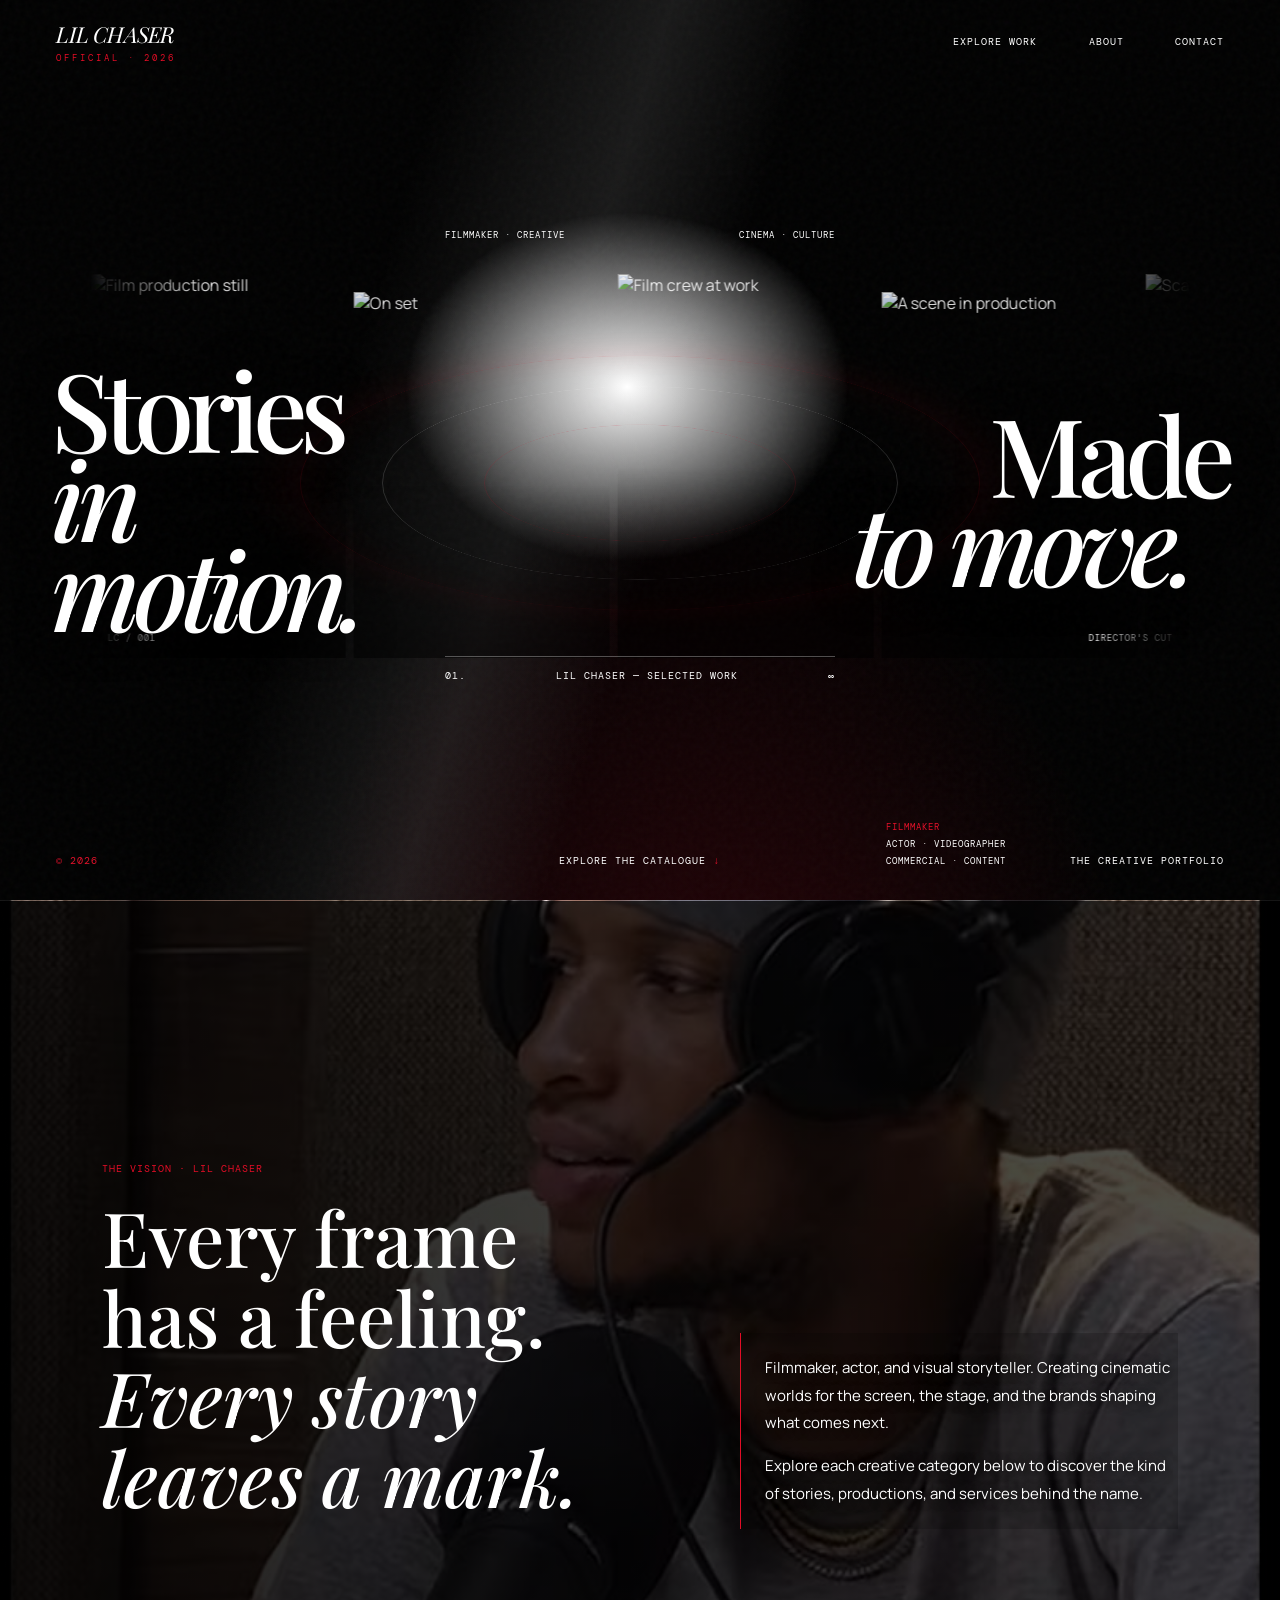
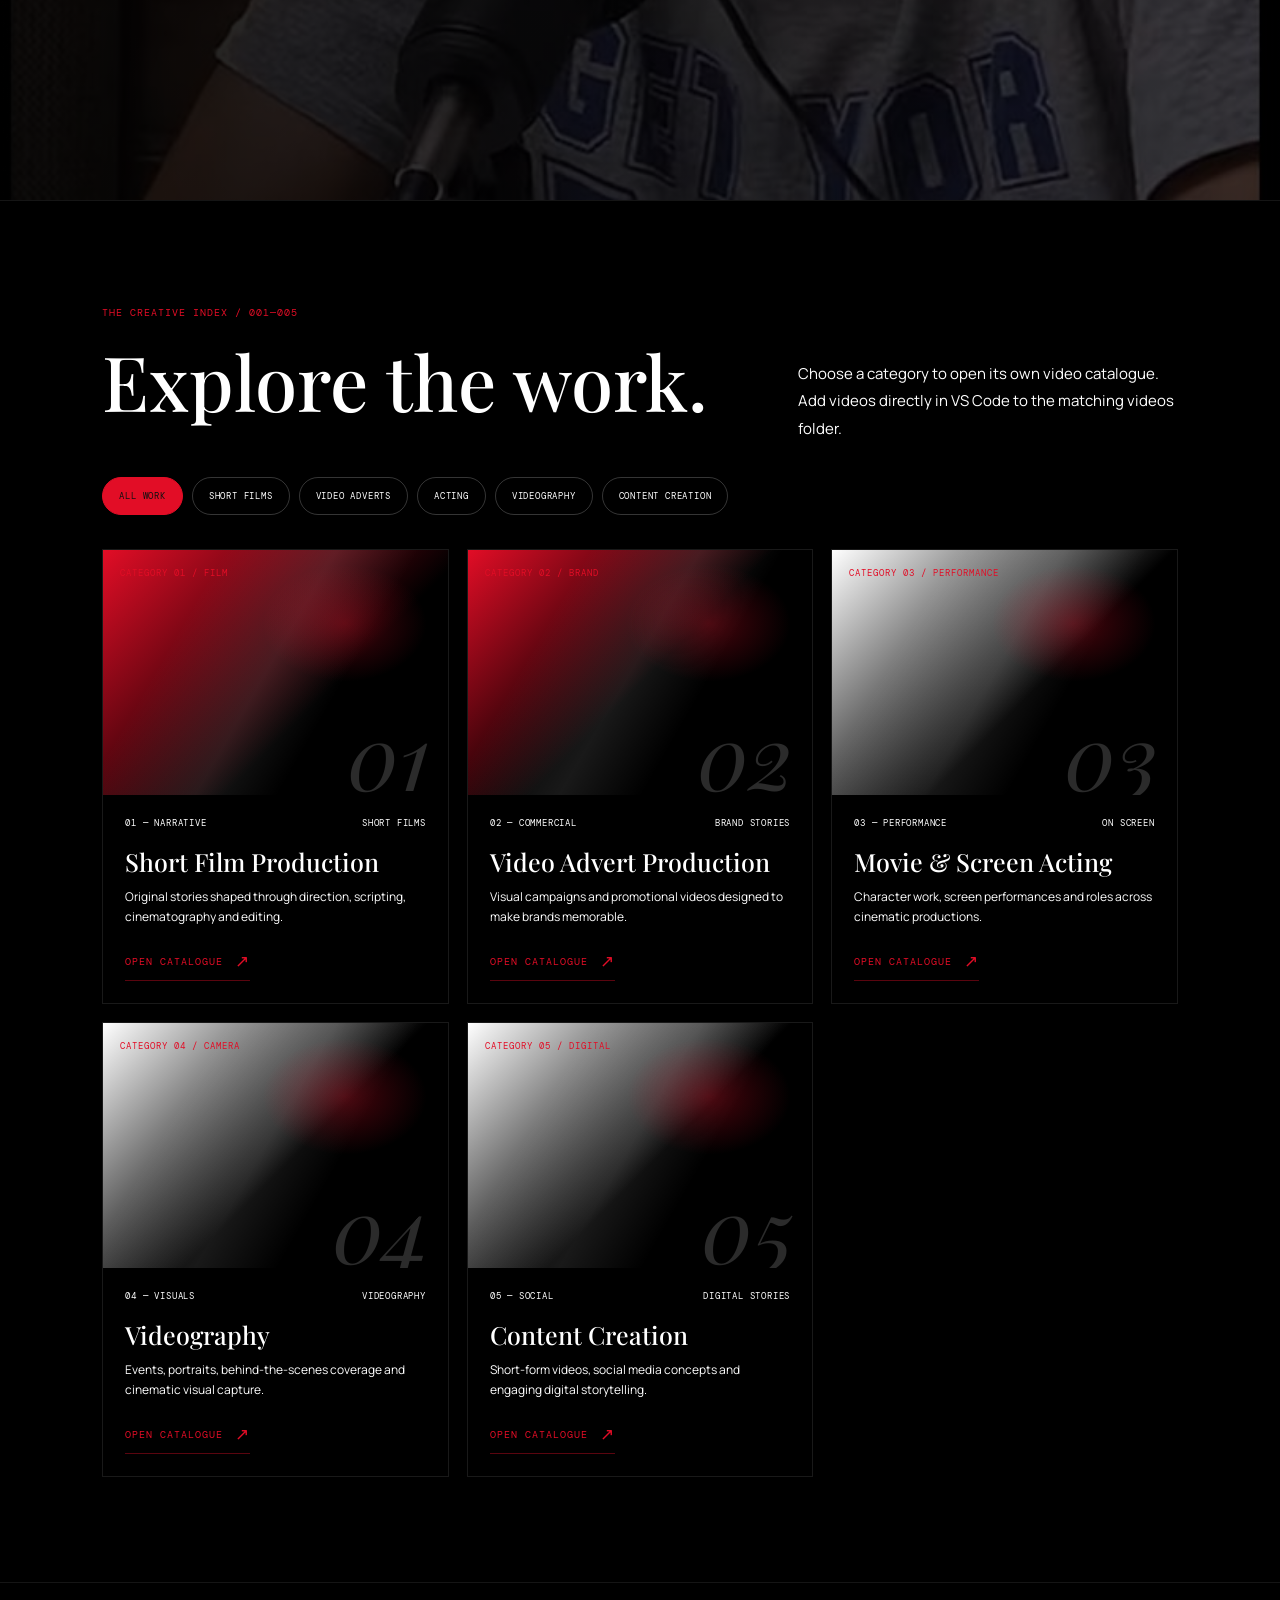
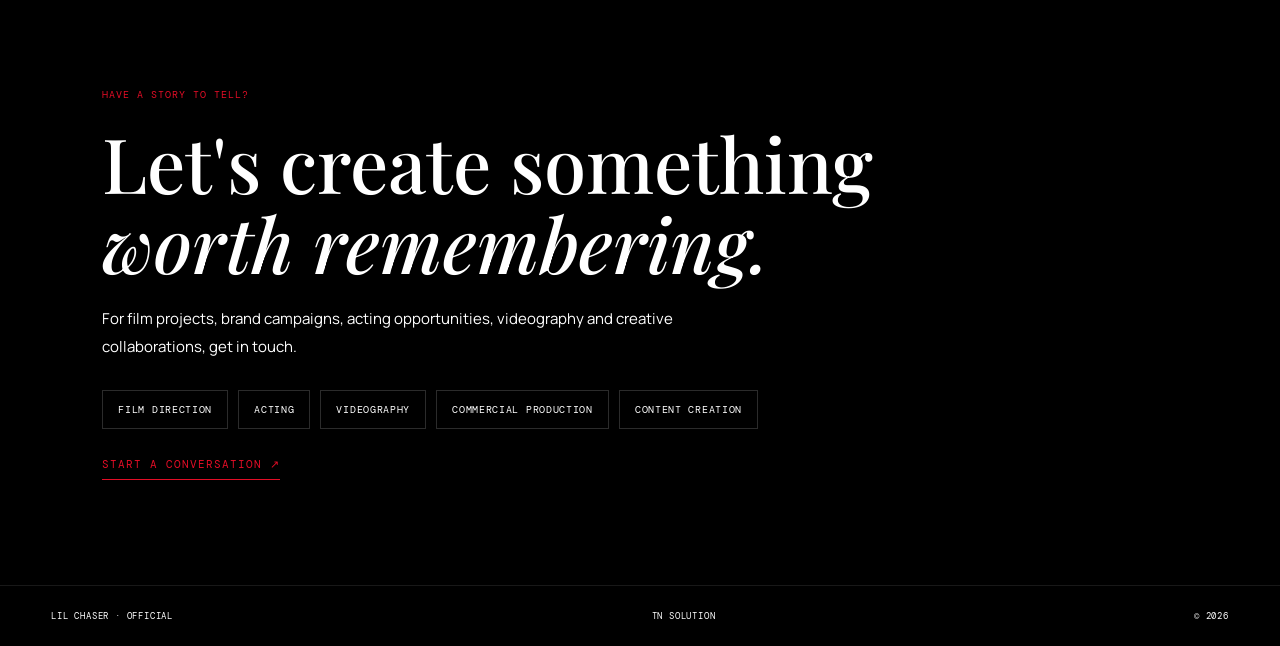
==== index.html @ 3edeeea0 "Add files via upload" ====
<!doctype html>
<html lang="en">
  <head>
    <meta charset="utf-8" />
    <meta name="viewport" content="width=device-width, initial-scale=1" />
    <meta name="theme-color" content="#08090a" />
    <meta
      name="description"
      content="Explore the films, commercials, acting, videography and creative work of Lil Chaser."
    />
    <title>LIL CHASER — Director · Actor · Creator</title>
    <link rel="stylesheet" href="style.css" />
  </head>
  <body>
    <main class="shell" id="home">
      <header class="top">
        <a href="#home" class="brand"
          >LIL CHASER<small>OFFICIAL · 2026</small></a
        >
        <nav class="topnav" id="nav">
          <a href="#catalogue">Explore Work</a><a href="#about">About</a
          ><a href="#contact">Contact</a>
        </nav>
        <button
          class="menu"
          id="menu"
          aria-label="Open menu"
          aria-expanded="false"
        >
          ☰
        </button>
      </header>
      <section class="hero">
        <div class="orbit"></div>
                <div class="hero-gallery" aria-label="Film production stills">
          <div class="hero-track">
            <div class="hero-shot"><img src="https://cdn.prod.website-files.com/683324862de9b3057e918945/6839b92bb2e96fe02de52c9f_Rectangle%201.avif" alt="Film production still" fetchpriority="high"></div>
            <div class="hero-shot"><img src="https://cdn.prod.website-files.com/683324862de9b3057e918945/6839b92bb2e96fe02de52ca1_Rectangle%203.avif" alt="On set" loading="lazy"></div>
            <div class="hero-shot"><img src="https://cdn.prod.website-files.com/683324862de9b3057e918945/6839b92bb2e96fe02de52c9b_Rectangle%201%20%281%29.avif" alt="Film crew at work" loading="lazy"></div>
            <div class="hero-shot"><img src="https://cdn.prod.website-files.com/683324862de9b3057e918945/6839b92bb2e96fe02de52c9d_Rectangle%202.avif" alt="A scene in production" loading="lazy"></div>
            <div class="hero-shot"><img src="https://cdn.prod.website-files.com/683324862de9b3057e918945/6839b92bb2e96fe02de52cae_scammer-img.avif" alt="Scammer film still" loading="lazy"></div>
          </div>
          <div class="visual-label"><span>LC / 001</span><span>DIRECTOR'S CUT</span></div>
        </div>
        <div class="types">
          <span class="eyebrow">FILMMAKER · CREATIVE</span
          ><span class="eyebrow">CINEMA · CULTURE</span>
        </div>
        <div class="title">
          <h1 class="left">Stories<span>in motion.</span></h1>
          <div class="middle-space"></div>
          <h1 class="right">Made<span>to move.</span></h1>
        </div>
        <div class="meta">
          <span class="micro">01.</span
          ><span class="mono">LIL CHASER — SELECTED WORK</span
          ><span class="micro">∞</span>
        </div>
        <div class="counter micro">© 2026</div>
        <a class="scroll" href="#catalogue">EXPLORE THE CATALOGUE</a>
        <div class="caption">
          <div class="roles">
            <span>FILMMAKER</span><span>ACTOR · VIDEOGRAPHER</span
            ><span>COMMERCIAL · CONTENT</span>
          </div>
          <span class="micro">THE CREATIVE PORTFOLIO</span>
        </div>
      </section>
    </main>
    <section class="section" id="about">
      <div class="intro-grid">
        <div>
          <div class="eyebrow">THE VISION · LIL CHASER</div>
          <h2>
            Every frame has a feeling.<br /><em>Every story leaves a mark.</em>
          </h2>
        </div>
        <div class="intro-note">
          <p>
            Filmmaker, actor, and visual storyteller. Creating cinematic worlds
            for the screen, the stage, and the brands shaping what comes next.
          </p>
          <p>
            Explore each creative category below to discover the kind of
            stories, productions, and services behind the name.
          </p>
        </div>
      </div>
    </section>
    <section class="section catalogue" id="catalogue">
      <div class="catalogue-head">
        <div>
          <div class="eyebrow">THE CREATIVE INDEX / 001—005</div>
          <h2>Explore the work.</h2>
        </div>
        <p>
          Choose a category to open its own video catalogue. Add videos directly
          in VS Code to the matching videos folder.
        </p>
      </div>
      <div class="filters" role="group" aria-label="Filter creative categories">
        <button class="filter active" data-filter="all">All work</button
        ><button class="filter" data-filter="film">Short films</button
        ><button class="filter" data-filter="commercial">Video adverts</button
        ><button class="filter" data-filter="acting">Acting</button
        ><button class="filter" data-filter="video">Videography</button
        ><button class="filter" data-filter="content">Content creation</button>
      </div>
      <div class="grid" id="workGrid">
        <article class="work-card" tabindex="0" data-category="film">
          <div class="thumb film" data-mark="01">
            <span class="tag">CATEGORY 01 / FILM</span>
          </div>
          <div class="card-body">
            <div class="card-top">
              <span>01 — Narrative</span><span>Short films</span>
            </div>
            <h3>Short Film Production</h3>
            <p>
              Original stories shaped through direction, scripting,
              cinematography and editing.
            </p>
            <a class="explore" href="catalog-film.html"
              >Open catalogue <span>↗</span></a
            >
          </div>
        </article>
        <article class="work-card" tabindex="0" data-category="commercial">
          <div class="thumb ad" data-mark="02">
            <span class="tag">CATEGORY 02 / BRAND</span>
          </div>
          <div class="card-body">
            <div class="card-top">
              <span>02 — Commercial</span><span>Brand stories</span>
            </div>
            <h3>Video Advert Production</h3>
            <p>
              Visual campaigns and promotional videos designed to make brands
              memorable.
            </p>
            <a class="explore" href="catalog-commercial.html"
              >Open catalogue <span>↗</span></a
            >
          </div>
        </article>
        <article class="work-card" tabindex="0" data-category="acting">
          <div class="thumb acting" data-mark="03">
            <span class="tag">CATEGORY 03 / PERFORMANCE</span>
          </div>
          <div class="card-body">
            <div class="card-top">
              <span>03 — Performance</span><span>On screen</span>
            </div>
            <h3>Movie & Screen Acting</h3>
            <p>
              Character work, screen performances and roles across cinematic
              productions.
            </p>
            <a class="explore" href="catalog-acting.html"
              >Open catalogue <span>↗</span></a
            >
          </div>
        </article>
        <article class="work-card" tabindex="0" data-category="video">
          <div class="thumb video" data-mark="04">
            <span class="tag">CATEGORY 04 / CAMERA</span>
          </div>
          <div class="card-body">
            <div class="card-top">
              <span>04 — Visuals</span><span>Videography</span>
            </div>
            <h3>Videography</h3>
            <p>
              Events, portraits, behind-the-scenes coverage and cinematic visual
              capture.
            </p>
            <a class="explore" href="catalog-video.html"
              >Open catalogue <span>↗</span></a
            >
          </div>
        </article>
        <article class="work-card" tabindex="0" data-category="content">
          <div class="thumb content" data-mark="05">
            <span class="tag">CATEGORY 05 / DIGITAL</span>
          </div>
          <div class="card-body">
            <div class="card-top">
              <span>05 — Social</span><span>Digital stories</span>
            </div>
            <h3>Content Creation</h3>
            <p>
              Short-form videos, social media concepts and engaging digital
              storytelling.
            </p>
            <a class="explore" href="catalog-content.html"
              >Open catalogue <span>↗</span></a
            >
          </div>
        </article>
      </div>
    </section>
    <section class="section" id="contact">
      <div class="eyebrow">HAVE A STORY TO TELL?</div>
      <h2>Let's create something<br /><em>worth remembering.</em></h2>
      <p>
        For film projects, brand campaigns, acting opportunities, videography
        and creative collaborations, get in touch.
      </p>
      <div class="services">
        <span>Film Direction</span><span>Acting</span><span>Videography</span
        ><span>Commercial Production</span><span>Content Creation</span>
      </div>
      <a
        href="mailto:hello@lilchaser.com?subject=Creative%20Project%20Enquiry"
        class="contact"
        >Start a conversation ↗</a>
    </section>
    <footer class="footer">
      <span>LIL CHASER · OFFICIAL</span><span>TN SOLUTION</span
      ><span>© 2026</span>
    </footer>
    <script>
      const heroTrack = document.querySelector('.hero-track');
      if (heroTrack) [...heroTrack.children].forEach((shot) => {
        const copy = shot.cloneNode(true);
        copy.setAttribute('aria-hidden', 'true');
        const image = copy.querySelector('img');
        if (image) { image.alt = ''; image.loading = 'lazy'; }
        heroTrack.append(copy);
      });
    </script>
    <script src="script.js"></script>
  </body>
</html>
---- style.css ----
@import url("https://fonts.googleapis.com/css2?family=DM+Mono:wght@400;500&family=Manrope:wght@400;500;600;700;800&family=Playfair+Display:ital,wght@0,500;1,500&display=swap");
:root {
  --gold: #e20d26;
  --cream: #ffffff;
  --ink: #000000;
  --muted: #ffffff;
  --line: #ffffff27;
  --panel: #000000;
}
* {
  box-sizing: border-box;
}
html {
  scroll-behavior: smooth;
}
body {
  margin: 0;
  background: var(--ink);
  color: #ffffff;
  font-family: Manrope, Arial, sans-serif;
  overflow-x: hidden;
}
a {
  color: inherit;
}
.mono,
.eyebrow,
.micro,
.foot {
  font:
    10px "DM Mono",
    monospace;
  letter-spacing: 1px;
  text-transform: uppercase;
}
.shell {
  min-height: 100svh;
  position: relative;
  isolation: isolate;
  overflow: hidden;
  background: radial-gradient(
    ellipse at 49% 43%,
    #ffffff 0%,
    #000000 24%,
    #000000 56%,
    #000000 78%
  );
}
.shell:before {
  content: "";
  position: absolute;
  inset: -15%;
  z-index: -1;
  background:
    linear-gradient(115deg, transparent 35%, #ffffff18 45%, transparent 52%),
    radial-gradient(ellipse at 50% 110%, #e20d2631, transparent 37%);
  transform: rotate(-8deg);
  animation: glow 10s ease-in-out infinite alternate;
}
.shell:after {
  content: "";
  position: absolute;
  inset: 0;
  pointer-events: none;
  opacity: 0.13;
  background-image: url("data:image/svg+xml,%3Csvg viewBox='0 0 180 180' xmlns='http://www.w3.org/2000/svg'%3E%3Cfilter id='n'%3E%3CfeTurbulence type='fractalNoise' baseFrequency='.9' numOctaves='3' stitchTiles='stitch'/%3E%3C/filter%3E%3Crect width='100%25' height='100%25' filter='url(%23n)' opacity='.25'/%3E%3C/svg%3E");
  mix-blend-mode: screen;
}
.top {
  height: 82px;
  display: flex;
  align-items: center;
  justify-content: space-between;
  padding: 0 4.4vw;
  position: relative;
  z-index: 5;
}
.brand {
  font:
    italic 22px "Playfair Display",
    serif;
  text-decoration: none;
  letter-spacing: -0.8px;
}
.brand small {
  display: block;
  font:
    9px "DM Mono",
    monospace;
  letter-spacing: 3px;
  color: var(--gold);
  font-style: normal;
  margin-top: 3px;
}
.topnav {
  display: flex;
  gap: clamp(22px, 4vw, 60px);
  align-items: center;
}
.topnav a,
.scroll {
  font:
    10px "DM Mono",
    monospace;
  letter-spacing: 1px;
  text-transform: uppercase;
  text-decoration: none;
  color: #ffffff;
}
.topnav a:hover,
.topnav a:focus {
  color: var(--gold);
}
.menu {
  display: none;
  border: 0;
  color: var(--cream);
  background: none;
  font-size: 24px;
}
.hero {
  position: relative;
  min-height: calc(100svh - 82px);
  padding: 4vh 4vw 24px;
  display: flex;
  align-items: center;
  justify-content: center;
}
.orbit {
  position: absolute;
  width: min(57vw, 680px);
  aspect-ratio: 1;
  border: 1px solid #e20d2620;
  border-radius: 50%;
  left: 50%;
  top: 49%;
  transform: translate(-50%, -50%) rotateX(68deg);
  box-shadow:
    0 0 80px #e20d2617,
    inset 0 0 70px #e20d260c;
  animation: turn 28s linear infinite;
}
.orbit:before,
.orbit:after {
  content: "";
  position: absolute;
  inset: 12%;
  border: 1px solid #ffffff26;
  border-radius: 50%;
}
.orbit:after {
  inset: 27%;
  border-color: #e20d2622;
}
.visual {
  position: absolute;
  left: 50%;
  top: 47%;
  width: min(31vw, 390px);
  height: min(43vh, 380px);
  transform: translate(-50%, -50%);
  border: 1px solid #e20d2654;
  background:
    radial-gradient(ellipse at 50% 28%, #ffffff6b, transparent 30%),
    linear-gradient(145deg, #ffffff2e, #000000 44%, #000000 75%);
  box-shadow:
    0 35px 100px #000b,
    inset 0 0 70px #ffffff14;
  overflow: hidden;
  animation: float 6s ease-in-out infinite;
}
.visual:after {
  content: "LC";
  position: absolute;
  inset: 0;
  display: grid;
  place-items: center;
  font:
    italic 110px "Playfair Display",
    serif;
  color: #e20d2632;
}
.visual-label {
  position: absolute;
  z-index: 1;
  bottom: 14px;
  left: 18px;
  right: 18px;
  display: flex;
  justify-content: space-between;
  color: #ffffff;
  font:
    9px "DM Mono",
    monospace;
  letter-spacing: 1px;
}
.title {
  position: relative;
  z-index: 2;
  width: 100%;
  display: grid;
  grid-template-columns: 1fr auto 1fr;
  align-items: center;
  pointer-events: none;
}
.title h1 {
  font:
    clamp(55px, 8.5vw, 132px)/0.82 "Playfair Display",
    Georgia,
    serif;
  font-weight: 500;
  letter-spacing: -0.07em;
  color: var(--cream);
  margin: 0;
  text-shadow: 0 4px 40px #0008;
}
.title h1 span {
  display: block;
  font-style: italic;
}
.left {
  text-align: left;
}
.right {
  text-align: right;
}
.right span {
  padding-right: 3vw;
}
.middle-space {
  width: min(31vw, 390px);
}
.meta {
  position: absolute;
  z-index: 2;
  left: 50%;
  top: calc(47% + min(21.5vh, 190px));
  transform: translateX(-50%);
  width: min(31vw, 390px);
  display: flex;
  justify-content: space-between;
  align-items: center;
  border-top: 1px solid #ffffff4d;
  padding-top: 12px;
  color: #ffffff;
}
.types {
  position: absolute;
  top: 18%;
  left: 50%;
  transform: translateX(-50%);
  width: min(31vw, 390px);
  display: flex;
  justify-content: space-between;
}
.types span {
  font-size: 9px;
  color: #ffffff;
}
.counter {
  position: absolute;
  left: 4.4vw;
  bottom: 33px;
  color: var(--gold);
}
.caption {
  position: absolute;
  right: 4.4vw;
  bottom: 33px;
  display: flex;
  gap: clamp(24px, 5vw, 80px);
  align-items: end;
}
.roles {
  display: grid;
  gap: 5px;
}
.roles span {
  font:
    9px "DM Mono",
    monospace;
  letter-spacing: 1px;
  color: #ffffff;
}
.roles span:first-child {
  color: var(--gold);
}
.scroll {
  position: absolute;
  bottom: 33px;
  left: 50%;
  transform: translateX(-50%);
}
.scroll:after {
  content: " ↓";
  color: var(--gold);
}
.section {
  padding: 105px 8vw;
  background: #000000;
  border-top: 1px solid #ffffff15;
}
.section .eyebrow {
  color: var(--gold);
}
.section h2 {
  font:
    clamp(38px, 6vw, 76px)/1.05 "Playfair Display",
    serif;
  font-weight: 500;
  max-width: 850px;
  margin: 22px 0;
}
.section p {
  max-width: 650px;
  color: #ffffff;
  line-height: 1.85;
  font-size: 15px;
}
.intro-grid {
  display: grid;
  grid-template-columns: 1.1fr 0.9fr;
  gap: 8vw;
  align-items: end;
}
.intro-note {
  border-left: 1px solid var(--gold);
  padding-left: 24px;
  margin-bottom: 10px;
}
.catalogue {
  background: #000000;
}
.catalogue-head {
  display: flex;
  justify-content: space-between;
  align-items: end;
  gap: 30px;
  margin-bottom: 34px;
}
.catalogue-head p {
  max-width: 380px;
  margin: 0;
}
.filters {
  display: flex;
  gap: 9px;
  flex-wrap: wrap;
  margin: 30px 0 34px;
}
.filter {
  border: 1px solid #ffffff35;
  background: transparent;
  color: #ffffff;
  padding: 12px 16px;
  border-radius: 99px;
  font:
    9px "DM Mono",
    monospace;
  letter-spacing: 0.8px;
  text-transform: uppercase;
  cursor: pointer;
  transition: 0.25s;
}
.filter:hover,
.filter.active {
  background: var(--gold);
  border-color: var(--gold);
  color: #111;
}
.grid {
  display: grid;
  grid-template-columns: repeat(3, minmax(0, 1fr));
  gap: 18px;
}
.work-card {
  min-width: 0;
  background: #000000;
  border: 1px solid #ffffff19;
  transition:
    transform 0.35s,
    border-color 0.35s;
  overflow: hidden;
}
.work-card:hover {
  transform: translateY(-7px);
  border-color: #e20d2680;
}
.thumb {
  height: 245px;
  position: relative;
  overflow: hidden;
  background: linear-gradient(135deg, #ffffff, #000000 55%, #000000);
}
.thumb:before {
  content: "";
  position: absolute;
  inset: 0;
  background:
    radial-gradient(ellipse at 70% 30%, #e20d2650, transparent 24%),
    linear-gradient(120deg, transparent 25%, #ffffff19 48%, transparent 65%);
  transition: transform 0.6s;
}
.work-card:hover .thumb:before {
  transform: scale(1.15) rotate(5deg);
}
.thumb:after {
  content: attr(data-mark);
  position: absolute;
  right: 18px;
  bottom: 0;
  font:
    italic 90px/0.9 "Playfair Display",
    serif;
  color: #ffffff2b;
}
.thumb .tag {
  position: absolute;
  left: 17px;
  top: 17px;
  color: var(--gold);
  font:
    9px "DM Mono",
    monospace;
  letter-spacing: 1px;
}
.thumb.film {
  background: linear-gradient(135deg, #e20d26, #000000 62%, #000000);
}
.thumb.ad {
  background: linear-gradient(135deg, #e20d26, #000000 52%, #000000);
}
.thumb.acting {
  background: linear-gradient(135deg, #ffffff, #000000 58%, #000000);
}
.thumb.video {
  background: linear-gradient(135deg, #ffffff, #000000 55%, #000000);
}
.thumb.content {
  background: linear-gradient(135deg, #ffffff, #000000 55%, #000000);
}
.card-body {
  padding: 22px;
}
.card-top {
  display: flex;
  justify-content: space-between;
  gap: 12px;
  color: #ffffff;
  font:
    9px "DM Mono",
    monospace;
  letter-spacing: 0.8px;
  text-transform: uppercase;
}
.card-body h3 {
  font:
    25px "Playfair Display",
    serif;
  font-weight: 500;
  margin: 16px 0 9px;
}
.card-body p {
  font-size: 12px;
  line-height: 1.7;
  color: #ffffff;
  margin: 0 0 20px;
}
.explore {
  display: inline-flex;
  align-items: center;
  gap: 12px;
  color: var(--gold);
  font:
    10px "DM Mono",
    monospace;
  letter-spacing: 1px;
  text-transform: uppercase;
  text-decoration: none;
  border-bottom: 1px solid #e20d2665;
  padding-bottom: 8px;
  cursor: pointer;
  background: none;
  border-top: 0;
  border-left: 0;
  border-right: 0;
}
.explore span {
  font-size: 17px;
  transition: transform 0.2s;
}
.explore:hover span {
  transform: translate(4px, -3px);
}
.category-detail {
  display: none;
  margin-top: 35px;
  padding: 34px;
  border: 1px solid #e20d2655;
  background: linear-gradient(120deg, #000000, #000000);
}
.category-detail.open {
  display: block;
  animation: fade 0.35s ease;
}
.detail-top {
  display: flex;
  justify-content: space-between;
  gap: 20px;
  align-items: start;
}
.detail-top h3 {
  font:
    clamp(30px, 4vw, 48px) "Playfair Display",
    serif;
  font-weight: 500;
  margin: 10px 0;
}
.close-detail {
  border: 1px solid #ffffff40;
  background: none;
  color: #eee;
  padding: 9px 12px;
  cursor: pointer;
}
.detail-content {
  display: grid;
  grid-template-columns: 1fr 1fr;
  gap: 35px;
  align-items: center;
}
.detail-visual {
  min-height: 250px;
  background:
    radial-gradient(ellipse at 55% 40%, #e20d266b, transparent 25%),
    linear-gradient(140deg, #ffffff, #000000 65%, #000000);
  display: grid;
  place-items: center;
  font:
    italic 75px "Playfair Display",
    serif;
  color: #ffffff3d;
}
.detail-content p {
  margin: 0;
}
.detail-list {
  color: #ffffff;
  font-size: 13px;
  line-height: 2;
}
.detail-list li::marker {
  color: var(--gold);
}
.services {
  display: flex;
  flex-wrap: wrap;
  gap: 10px;
  margin-top: 30px;
}
.services span {
  border: 1px solid #ffffff2b;
  padding: 12px 15px;
  color: #ffffff;
  font:
    10px "DM Mono",
    monospace;
  letter-spacing: 0.7px;
  text-transform: uppercase;
}
.contact {
  display: inline-block;
  margin-top: 28px;
  color: var(--gold);
  text-decoration: none;
  font:
    11px "DM Mono",
    monospace;
  letter-spacing: 1px;
  text-transform: uppercase;
  border-bottom: 1px solid var(--gold);
  padding-bottom: 8px;
}
.footer {
  padding: 24px 4vw;
  display: flex;
  justify-content: space-between;
  color: #ffffff;
  font:
    9px "DM Mono",
    monospace;
  letter-spacing: 0.8px;
  border-top: 1px solid #ffffff18;
}
.modal-backdrop {
  position: fixed;
  inset: 0;
  background: #000d;
  z-index: 20;
  display: none;
  place-items: center;
  padding: 20px;
}
.modal-backdrop.show {
  display: grid;
}
.modal {
  width: min(680px, 100%);
  background: #000000;
  border: 1px solid #e20d2665;
  padding: clamp(24px, 5vw, 48px);
  position: relative;
  box-shadow: 0 30px 100px #000;
}
.modal h3 {
  font:
    clamp(32px, 5vw, 54px) "Playfair Display",
    serif;
  font-weight: 500;
  margin: 15px 0;
}
.modal p {
  color: #ffffff;
  line-height: 1.8;
  font-size: 14px;
}
.modal-close {
  position: absolute;
  right: 18px;
  top: 18px;
  background: none;
  color: #eee;
  border: 1px solid #ffffff40;
  padding: 8px 11px;
  cursor: pointer;
}
.modal-actions {
  display: flex;
  gap: 20px;
  flex-wrap: wrap;
  margin-top: 24px;
}
@keyframes turn {
  to {
    transform: translate(-50%, -50%) rotateX(68deg) rotateZ(360deg);
  }
}
@keyframes float {
  0%,
  100% {
    margin-top: 0;
  }
  50% {
    margin-top: -12px;
  }
}
@keyframes glow {
  to {
    transform: rotate(5deg) translateX(3%);
  }
}
@keyframes fade {
  from {
    opacity: 0;
    transform: translateY(10px);
  }
  to {
    opacity: 1;
    transform: none;
  }
}
@media (max-width: 850px) {
  .grid {
    grid-template-columns: repeat(2, minmax(0, 1fr));
  }
  .intro-grid {
    grid-template-columns: 1fr;
    gap: 15px;
  }
}
@media (max-width: 700px) {
  .top {
    height: 72px;
    padding: 0 22px;
  }
  .brand {
    font-size: 19px;
  }
  .menu {
    display: block;
  }
  .topnav {
    display: none;
    position: absolute;
    top: 65px;
    left: 15px;
    right: 15px;
    padding: 20px;
    background: #000000;
    border: 1px solid #ffffff25;
    flex-direction: column;
    align-items: flex-start;
  }
  .topnav.open {
    display: flex;
  }
  .hero {
    min-height: calc(90svh - 72px);
    padding: 0 22px 80px;
  }
  .orbit {
    width: 100vw;
  }
  .visual {
    width: 58vw;
    height: 34vh;
    top: 45%;
  }
  .visual:after {
    font-size: 70px;
  }
  .title {
    grid-template-columns: 1fr;
    gap: 0;
    position: absolute;
    top: 45%;
    transform: translateY(-50%);
    align-content: space-between;
    height: 200px;
  }
  .title h1 {
    font-size: clamp(52px, 13vw, 86px);
  }
  .title .left {
    align-self: start;
  }
  .title .right {
    align-self: end;
  }
  .right span {
    padding: 0;
  }
  .middle-space {
    display: none;
  }
  .meta {
    top: calc(45% + 18vh);
    width: 58vw;
  }
  .meta .center {
    font-size: 8px;
  }
  .types {
    top: 18%;
    width: 86%;
  }
  .types span {
    font-size: 8px;
  }
  .caption {
    right: 22px;
    bottom: 28px;
  }
  .caption .roles {
    display: none;
  }
  .counter {
    left: 22px;
    bottom: 28px;
  }
  .scroll {
    bottom: 28px;
  }
  .section {
    padding: 82px 24px;
  }
  .grid {
    grid-template-columns: 1fr;
  }
  .thumb {
    height: 220px;
  }
  .catalogue-head {
    display: block;
  }
  .category-detail {
    padding: 22px;
  }
  .detail-content {
    grid-template-columns: 1fr;
  }
  .detail-visual {
    min-height: 190px;
  }
  .footer {
    padding: 20px 22px;
    font-size: 8px;
    gap: 12px;
    flex-wrap: wrap;
  }
}
@media (prefers-reduced-motion: reduce) {
  *,
  *:before,
  *:after {
    animation-duration: 0.01ms !important;
    animation-iteration-count: 1 !important;
    scroll-behavior: auto !important;
  }
}
#catalogPage {
  display: none;
}
.catalog-open > main.shell,
.catalog-open > section,
.catalog-open > footer {
  display: none !important;
}
.catalog-open #catalogPage {
  display: block;
  min-height: 100svh;
  background: #000000;
}
.catalog-screen {
  min-height: calc(100svh - 82px);
}
.video-list {
  display: grid;
  grid-template-columns: repeat(auto-fit, minmax(min(100%, 360px), 1fr));
  gap: 20px;
  margin-top: 34px;
}
.video-item {
  background: #000000;
  border: 1px solid #ffffff19;
  padding: 18px;
}
.video-item h3 {
  font:
    22px "Playfair Display",
    serif;
  margin: 0 0 14px;
}
.video-item video {
  display: block;
  width: 100%;
  aspect-ratio: 16/9;
  background: #000000;
}
.video-note {
  font:
    10px "DM Mono",
    monospace;
  color: #ffffff;
}
#catalogPage .top {
  gap: 20px;
}
.work-card {
  cursor: pointer;
}
.work-card:focus-within {
  outline: 1px solid var(--gold);
}
#about {
  position: relative;
  isolation: isolate;
  min-height: min(900px, 100svh);
  display: flex;
  align-items: center;
  background-image: url("images/about-background.jpeg");
  background-size: cover;
  background-position: center 38%;
  overflow: hidden;
}
#about:before {
  content: "";
  position: absolute;
  inset: 0;
  z-index: -1;
  background:
    linear-gradient(
      90deg,
      rgba(0, 0, 0, 0.84) 0%,
      rgba(0, 0, 0, 0.67) 48%,
      rgba(0, 0, 0, 0.56) 100%
    ),
    linear-gradient(0deg, rgba(0, 0, 0, 0.35), rgba(0, 0, 0, 0.25));
}
#about .intro-grid {
  width: 100%;
}
#about .intro-note {
  background: rgba(0, 0, 0, 0.18);
  padding-top: 6px;
  padding-bottom: 6px;
  text-shadow: 0 1px 12px #000;
}
@media (max-width: 700px) {
  #about {
    min-height: 85svh;
    background-position: 58% center;
  }
  #about:before {
    background:
      linear-gradient(90deg, rgba(0, 0, 0, 0.78), rgba(0, 0, 0, 0.55)),
      linear-gradient(0deg, rgba(0, 0, 0, 0.4), rgba(0, 0, 0, 0.3));
  }
}

/* Hero film strip effect and images */
.hero-gallery { position:absolute; z-index:1; left:50%; top:47%; transform:translate(-50%,-50%); width:min(1130px,86vw); height:clamp(180px,30vw,390px); overflow:hidden; mask-image:linear-gradient(90deg,transparent 0,#000 10%,#000 90%,transparent 100%); }
.hero-track { display:flex; width:max-content; height:100%; gap:8px; animation:hero-film-drift 30s linear infinite; will-change:transform; }
.hero-shot { position:relative; flex:0 0 clamp(190px,20vw,270px); height:100%; overflow:hidden; opacity:.86; transform:translateY(var(--shift,0)); transition:opacity .35s,transform .6s; }
.hero-shot:nth-child(2),.hero-shot:nth-child(4),.hero-shot:nth-child(7),.hero-shot:nth-child(9) { --shift:18px; }
.hero-shot::after { content:""; position:absolute; inset:0; background:linear-gradient(0deg,#000000a6,transparent 50%); }
.hero-shot img { width:100%; height:100%; object-fit:cover; filter:saturate(.72) contrast(1.08); transition:transform .8s; }
.hero-shot:hover img { transform:scale(1.07); }
.hero-gallery .visual-label { z-index:2; color:#ffffff; }
@keyframes hero-film-drift { to { transform:translateX(calc(-50% - 4px)); } }
@media (max-width:700px) { .hero-gallery { width:100vw; height:clamp(170px,52vw,280px); } .hero-track { gap:5px; } .hero-shot { flex-basis:clamp(150px,48vw,220px); } }
@media (prefers-reduced-motion:reduce) { .hero-track { animation:none; } }
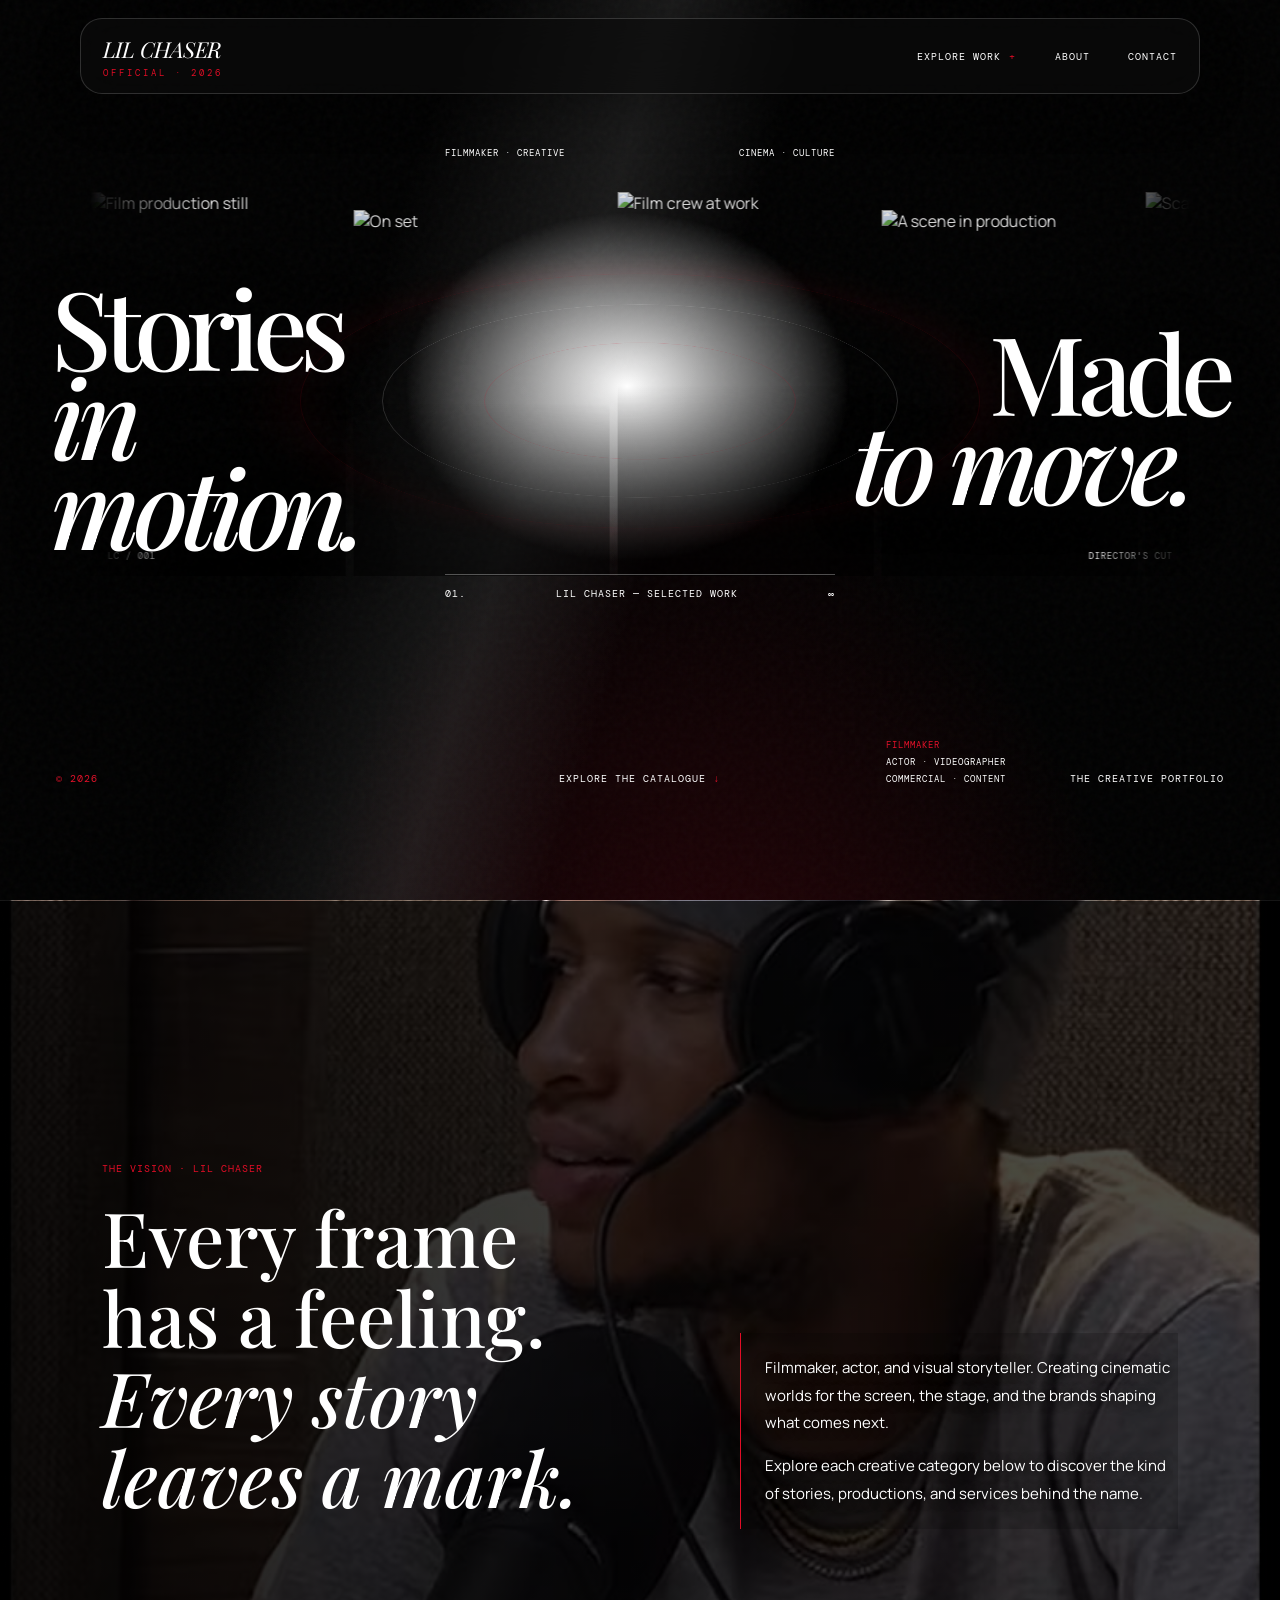
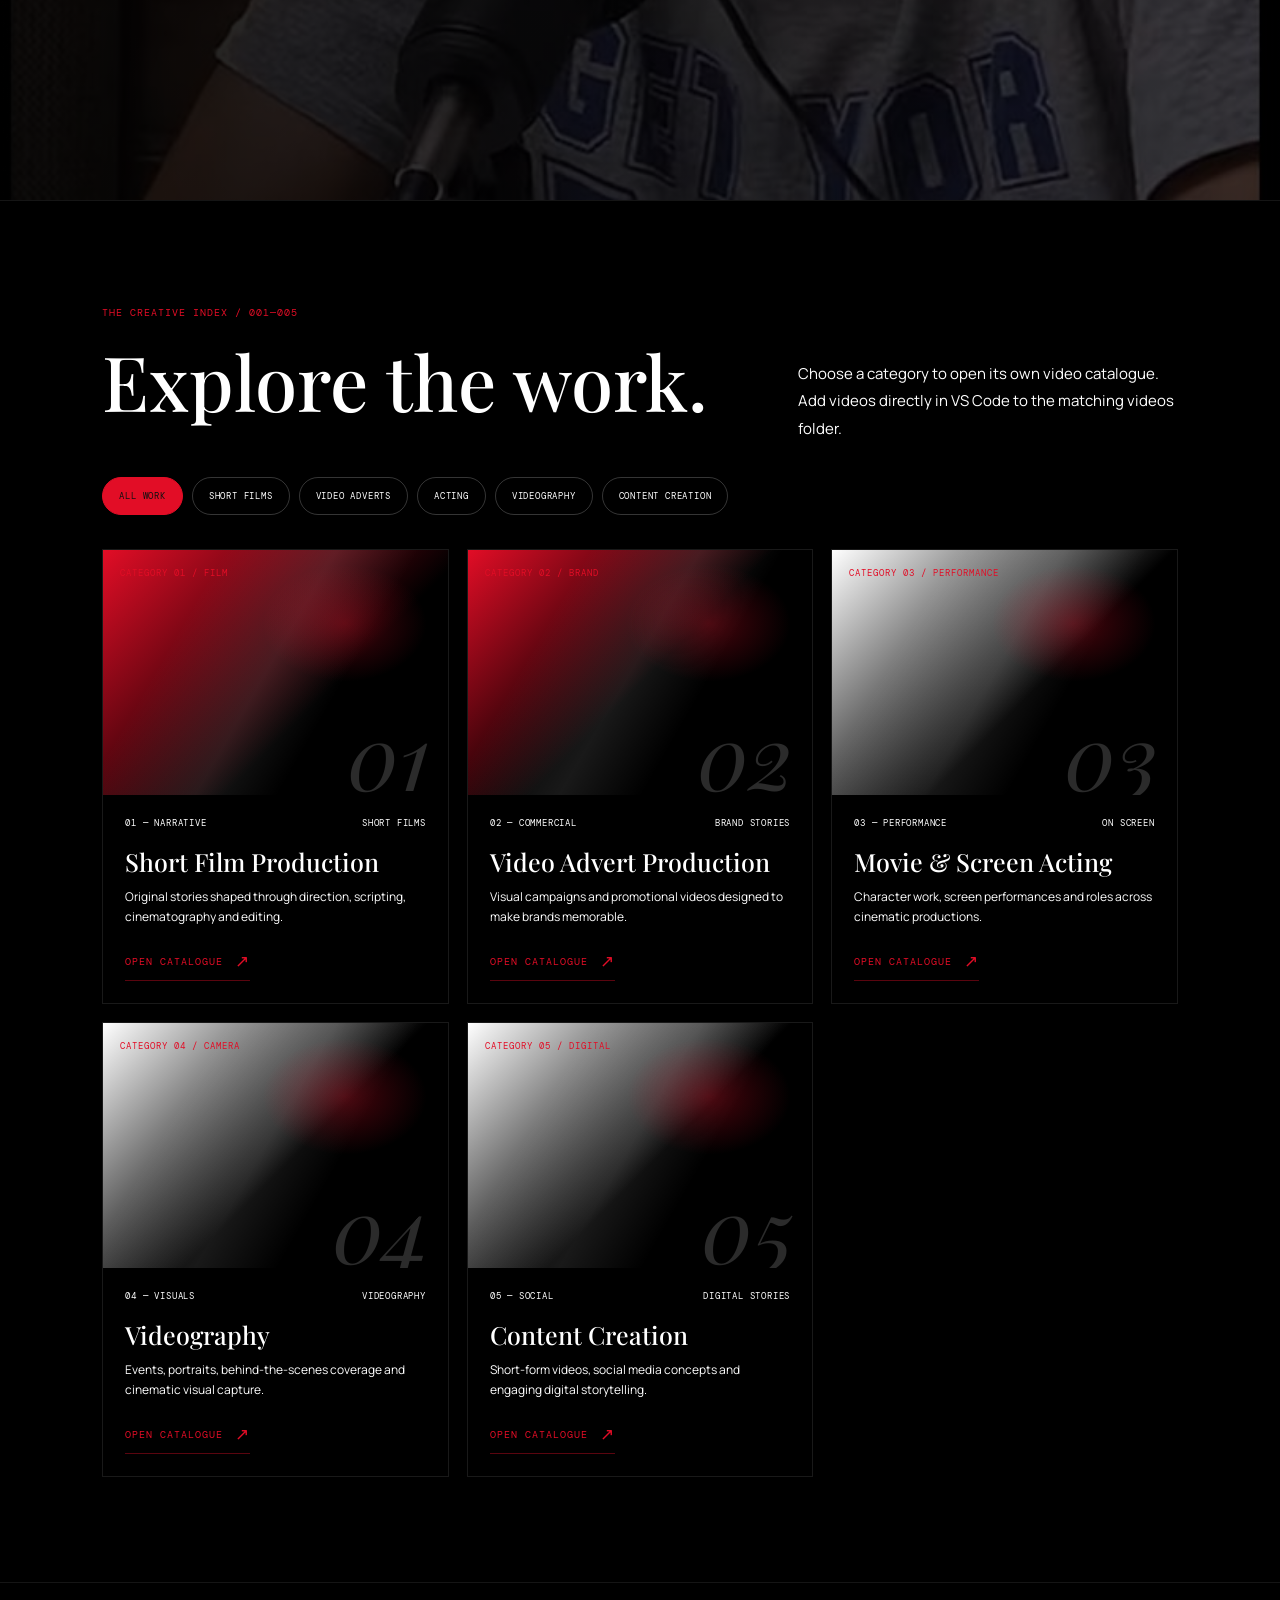
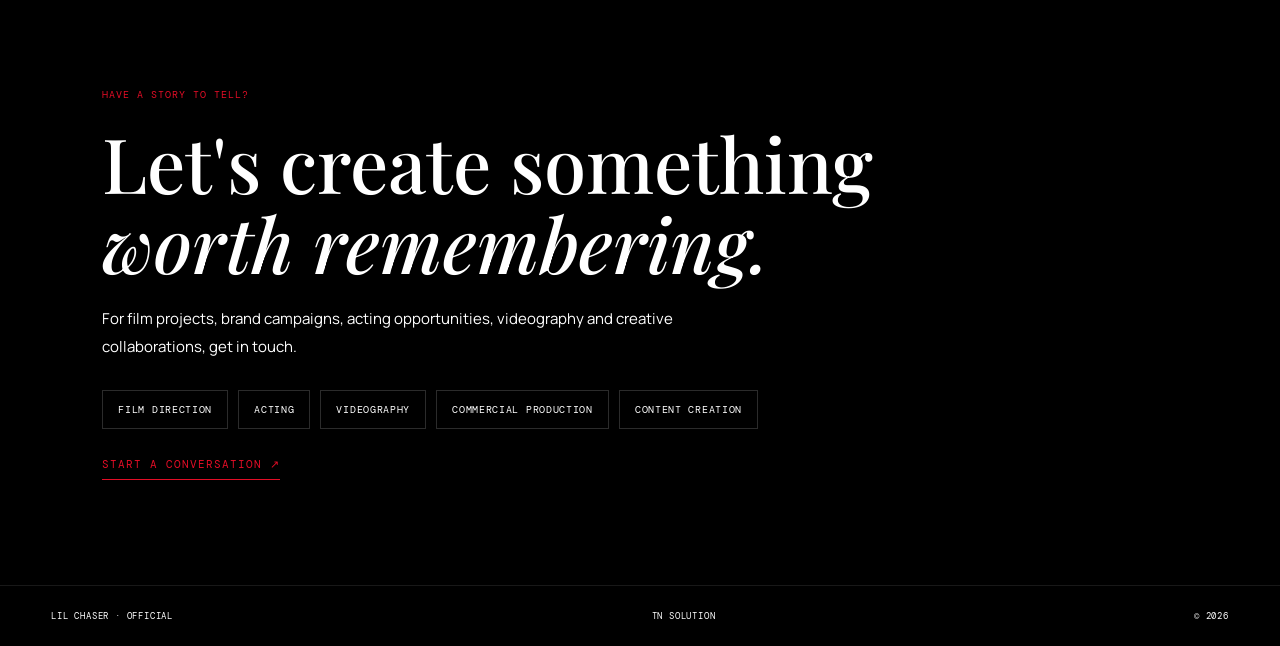
==== commit f6f779b6: "updating the index.html and the style.css" ====
--- a/index.html
+++ b/index.html
@@ -12,14 +12,21 @@
     <link rel="stylesheet" href="style.css" />
   </head>
   <body>
-    <main class="shell" id="home">
-      <header class="top">
+    <header class="top">
         <a href="#home" class="brand"
           >LIL CHASER<small>OFFICIAL · 2026</small></a
         >
-        <nav class="topnav" id="nav">
-          <a href="#catalogue">Explore Work</a><a href="#about">About</a
-          ><a href="#contact">Contact</a>
+        <nav class="topnav" id="nav">
+          <div class="nav-item" id="workNavItem">
+            <button class="nav-trigger" type="button" aria-expanded="false" aria-controls="workMegaMenu">Explore Work</button>
+            <div class="mega-menu" id="workMegaMenu" aria-label="Explore work categories">
+              <div class="mega-column"><p class="mega-heading">Stories on screen</p><a href="catalog-film.html">Short films</a><a href="catalog-acting.html">Acting & performance</a></div>
+              <div class="mega-column"><p class="mega-heading">For brands</p><a href="catalog-commercial.html">Video adverts</a><a href="#contact">Campaign production</a></div>
+              <div class="mega-column"><p class="mega-heading">Visual content</p><a href="catalog-video.html">Videography</a><a href="catalog-content.html">Content creation</a></div>
+              <a class="mega-feature" href="catalog-film.html"><span class="eyebrow">Featured · 01</span><strong>Stories in motion</strong><span>Explore selected film work and behind-the-scenes projects.</span></a>
+            </div>
+          </div>
+          <a href="#about">About</a><a href="#contact">Contact</a>
         </nav>
         <button
           class="menu"
@@ -30,17 +37,18 @@
           ☰
         </button>
       </header>
+    <main class="shell" id="home">
       <section class="hero">
         <div class="orbit"></div>
-                <div class="hero-gallery" aria-label="Film production stills">
-          <div class="hero-track">
-            <div class="hero-shot"><img src="https://cdn.prod.website-files.com/683324862de9b3057e918945/6839b92bb2e96fe02de52c9f_Rectangle%201.avif" alt="Film production still" fetchpriority="high"></div>
-            <div class="hero-shot"><img src="https://cdn.prod.website-files.com/683324862de9b3057e918945/6839b92bb2e96fe02de52ca1_Rectangle%203.avif" alt="On set" loading="lazy"></div>
-            <div class="hero-shot"><img src="https://cdn.prod.website-files.com/683324862de9b3057e918945/6839b92bb2e96fe02de52c9b_Rectangle%201%20%281%29.avif" alt="Film crew at work" loading="lazy"></div>
-            <div class="hero-shot"><img src="https://cdn.prod.website-files.com/683324862de9b3057e918945/6839b92bb2e96fe02de52c9d_Rectangle%202.avif" alt="A scene in production" loading="lazy"></div>
-            <div class="hero-shot"><img src="https://cdn.prod.website-files.com/683324862de9b3057e918945/6839b92bb2e96fe02de52cae_scammer-img.avif" alt="Scammer film still" loading="lazy"></div>
-          </div>
-          <div class="visual-label"><span>LC / 001</span><span>DIRECTOR'S CUT</span></div>
+                <div class="hero-gallery" aria-label="Film production stills">
+          <div class="hero-track">
+            <div class="hero-shot"><img src="https://cdn.prod.website-files.com/683324862de9b3057e918945/6839b92bb2e96fe02de52c9f_Rectangle%201.avif" alt="Film production still" fetchpriority="high"></div>
+            <div class="hero-shot"><img src="https://cdn.prod.website-files.com/683324862de9b3057e918945/6839b92bb2e96fe02de52ca1_Rectangle%203.avif" alt="On set" loading="lazy"></div>
+            <div class="hero-shot"><img src="https://cdn.prod.website-files.com/683324862de9b3057e918945/6839b92bb2e96fe02de52c9b_Rectangle%201%20%281%29.avif" alt="Film crew at work" loading="lazy"></div>
+            <div class="hero-shot"><img src="https://cdn.prod.website-files.com/683324862de9b3057e918945/6839b92bb2e96fe02de52c9d_Rectangle%202.avif" alt="A scene in production" loading="lazy"></div>
+            <div class="hero-shot"><img src="https://cdn.prod.website-files.com/683324862de9b3057e918945/6839b92bb2e96fe02de52cae_scammer-img.avif" alt="Scammer film still" loading="lazy"></div>
+          </div>
+          <div class="visual-label"><span>LC / 001</span><span>DIRECTOR'S CUT</span></div>
         </div>
         <div class="types">
           <span class="eyebrow">FILMMAKER · CREATIVE</span
@@ -228,7 +236,29 @@
         if (image) { image.alt = ''; image.loading = 'lazy'; }
         heroTrack.append(copy);
       });
+      const workNavItem = document.querySelector('#workNavItem');
+      const workNavButton = workNavItem?.querySelector('.nav-trigger');
+      workNavButton?.addEventListener('click', () => {
+        const open = workNavItem.classList.toggle('open');
+        workNavButton.setAttribute('aria-expanded', String(open));
+      });
+      document.addEventListener('click', (event) => {
+        if (workNavItem && !workNavItem.contains(event.target)) {
+          workNavItem.classList.remove('open');
+          workNavButton?.setAttribute('aria-expanded', 'false');
+        }
+      });
+      document.addEventListener('keydown', (event) => {
+        if (event.key === 'Escape') {
+          workNavItem?.classList.remove('open');
+          workNavButton?.setAttribute('aria-expanded', 'false');
+          workNavButton?.focus();
+        }
+      });
     </script>
     <script src="script.js"></script>
   </body>
 </html>
+
+
+
--- a/style.css
+++ b/style.css
@@ -907,16 +907,76 @@
       linear-gradient(0deg, rgba(0, 0, 0, 0.4), rgba(0, 0, 0, 0.3));
   }
 }
-
-/* Hero film strip effect and images */
-.hero-gallery { position:absolute; z-index:1; left:50%; top:47%; transform:translate(-50%,-50%); width:min(1130px,86vw); height:clamp(180px,30vw,390px); overflow:hidden; mask-image:linear-gradient(90deg,transparent 0,#000 10%,#000 90%,transparent 100%); }
-.hero-track { display:flex; width:max-content; height:100%; gap:8px; animation:hero-film-drift 30s linear infinite; will-change:transform; }
-.hero-shot { position:relative; flex:0 0 clamp(190px,20vw,270px); height:100%; overflow:hidden; opacity:.86; transform:translateY(var(--shift,0)); transition:opacity .35s,transform .6s; }
-.hero-shot:nth-child(2),.hero-shot:nth-child(4),.hero-shot:nth-child(7),.hero-shot:nth-child(9) { --shift:18px; }
-.hero-shot::after { content:""; position:absolute; inset:0; background:linear-gradient(0deg,#000000a6,transparent 50%); }
-.hero-shot img { width:100%; height:100%; object-fit:cover; filter:saturate(.72) contrast(1.08); transition:transform .8s; }
-.hero-shot:hover img { transform:scale(1.07); }
-.hero-gallery .visual-label { z-index:2; color:#ffffff; }
-@keyframes hero-film-drift { to { transform:translateX(calc(-50% - 4px)); } }
-@media (max-width:700px) { .hero-gallery { width:100vw; height:clamp(170px,52vw,280px); } .hero-track { gap:5px; } .hero-shot { flex-basis:clamp(150px,48vw,220px); } }
-@media (prefers-reduced-motion:reduce) { .hero-track { animation:none; } }+
+/* Hero film strip effect and images */
+.hero-gallery { position:absolute; z-index:1; left:50%; top:47%; transform:translate(-50%,-50%); width:min(1130px,86vw); height:clamp(180px,30vw,390px); overflow:hidden; mask-image:linear-gradient(90deg,transparent 0,#000 10%,#000 90%,transparent 100%); }
+.hero-track { display:flex; width:max-content; height:100%; gap:8px; animation:hero-film-drift 30s linear infinite; will-change:transform; }
+.hero-shot { position:relative; flex:0 0 clamp(190px,20vw,270px); height:100%; overflow:hidden; opacity:.86; transform:translateY(var(--shift,0)); transition:opacity .35s,transform .6s; }
+.hero-shot:nth-child(2),.hero-shot:nth-child(4),.hero-shot:nth-child(7),.hero-shot:nth-child(9) { --shift:18px; }
+.hero-shot::after { content:""; position:absolute; inset:0; background:linear-gradient(0deg,#000000a6,transparent 50%); }
+.hero-shot img { width:100%; height:100%; object-fit:cover; filter:saturate(.72) contrast(1.08); transition:transform .8s; }
+.hero-shot:hover img { transform:scale(1.07); }
+.hero-gallery .visual-label { z-index:2; color:#ffffff; }
+@keyframes hero-film-drift { to { transform:translateX(calc(-50% - 4px)); } }
+@media (max-width:700px) { .hero-gallery { width:100vw; height:clamp(170px,52vw,280px); } .hero-track { gap:5px; } .hero-shot { flex-basis:clamp(150px,48vw,220px); } }
+@media (prefers-reduced-motion:reduce) { .hero-track { animation:none; } }
+/* Floating glass navigation */
+.top {
+  position: fixed;
+  top: 18px;
+  left: 50%;
+  transform: translateX(-50%);
+  width: min(1120px, calc(100% - 40px));
+  height: 76px;
+  padding: 8px 22px;
+  border: 1px solid rgba(255,255,255,.16);
+  border-radius: 22px;
+  background: rgba(12,12,12,.64);
+  -webkit-backdrop-filter: blur(18px) saturate(145%);
+  backdrop-filter: blur(18px) saturate(145%);
+  box-shadow: 0 14px 44px rgba(0,0,0,.28);
+  z-index: 30;
+}
+.topnav { gap: clamp(18px, 3vw, 42px); }
+.nav-item { position: static; display: flex; align-items: center; }
+.nav-trigger {
+  border: 0; padding: 12px 0; color: #fff; background: none; cursor: pointer;
+  font: 10px "DM Mono", monospace; letter-spacing: 1px; text-transform: uppercase;
+}
+.nav-trigger::after { content: "+"; color: var(--gold); margin-left: 8px; }
+.nav-item.open .nav-trigger::after { content: "−"; }
+.mega-menu {
+  position: absolute; top: calc(100% + 10px); left: 0; width: 100%;
+  display: grid; grid-template-columns: repeat(3,minmax(0,1fr)) minmax(210px,1.15fr);
+  gap: 24px; padding: 28px; border: 1px solid rgba(255,255,255,.15);
+  border-radius: 20px; background: rgba(12,12,12,.91);
+  -webkit-backdrop-filter: blur(22px) saturate(145%); backdrop-filter: blur(22px) saturate(145%);
+  box-shadow: 0 24px 70px rgba(0,0,0,.46);
+  opacity: 0; visibility: hidden; transform: translateY(8px);
+  transition: opacity .2s ease, transform .2s ease, visibility .2s;
+}
+.nav-item.open .mega-menu, .nav-item:focus-within .mega-menu, .nav-item:hover .mega-menu {
+  opacity: 1; visibility: visible; transform: translateY(0);
+}
+.mega-column { display: grid; align-content: start; gap: 5px; }
+.mega-heading { margin: 0 0 12px; color: var(--gold); font: 9px "DM Mono",monospace; letter-spacing: 1.2px; text-transform: uppercase; }
+.mega-menu a { display:block; padding: 10px 12px; border-radius: 10px; color:#eee; text-decoration:none; font-size:13px; letter-spacing:0; text-transform:none; transition:background .2s,color .2s; }
+.mega-menu a:hover, .mega-menu a:focus-visible { color:#fff; background:rgba(255,255,255,.08); }
+.mega-feature { position:relative; min-height:190px; overflow:hidden; display:flex; flex-direction:column; justify-content:end; gap:8px; padding:18px; border:1px solid #e20d2655; border-radius:14px; background:radial-gradient(ellipse at 70% 25%,#e20d2670,transparent 35%),linear-gradient(145deg,#ffffff24,#101010 60%); text-decoration:none; }
+.mega-feature::before { content:"LC"; position:absolute; right:12px; top:-18px; color:#ffffff20; font:italic 100px "Playfair Display",serif; }
+.mega-feature > * { position:relative; }
+.mega-feature .eyebrow { color:var(--gold); }
+.mega-feature strong { max-width:220px; font:italic 24px "Playfair Display",serif; }
+.mega-feature span:last-child { color:#ddd; font-size:11px; line-height:1.5; }
+.topnav .mega-menu a { font-family:Manrope,Arial,sans-serif; }
+@media (max-width:700px) {
+  .top { top:12px; width:calc(100% - 24px); height:60px; padding:8px 16px; border-radius:18px; }
+  .topnav { top:calc(100% + 10px); left:0; right:0; max-height:calc(100svh - 100px); overflow:auto; gap:8px; padding:16px; border:1px solid rgba(255,255,255,.16); border-radius:18px; background:rgba(12,12,12,.94); -webkit-backdrop-filter:blur(18px); backdrop-filter:blur(18px); }
+  .nav-item { width:100%; display:block; }
+  .nav-trigger { width:100%; text-align:left; }
+  .mega-menu { position:static; width:100%; display:none; grid-template-columns:1fr 1fr; gap:12px; padding:14px; margin:4px 0 10px; border-radius:14px; opacity:1; visibility:visible; transform:none; }
+  .nav-item.open .mega-menu { display:grid; }
+  .mega-feature { grid-column:1/-1; min-height:150px; }
+  .topnav > a { padding:10px 0; }
+}
+@media (prefers-reduced-motion:reduce) { .mega-menu { transition:none; } }
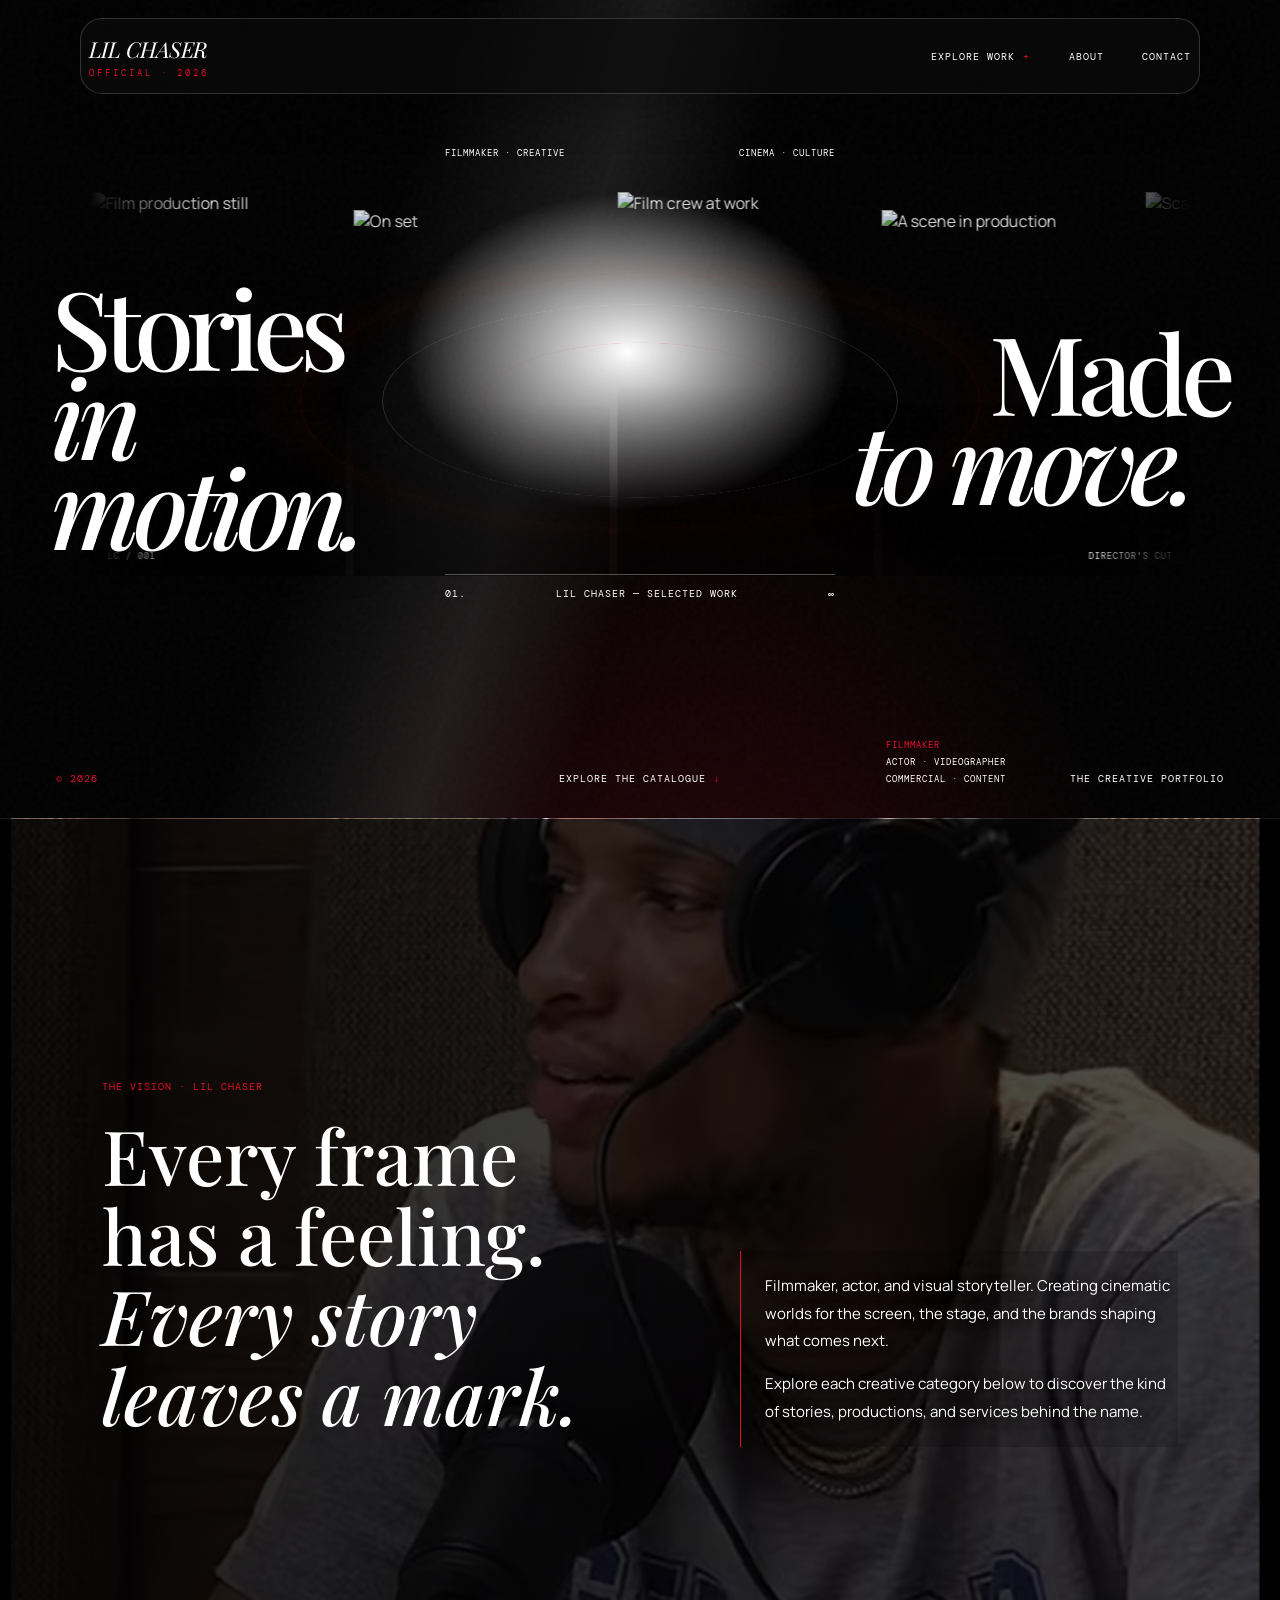
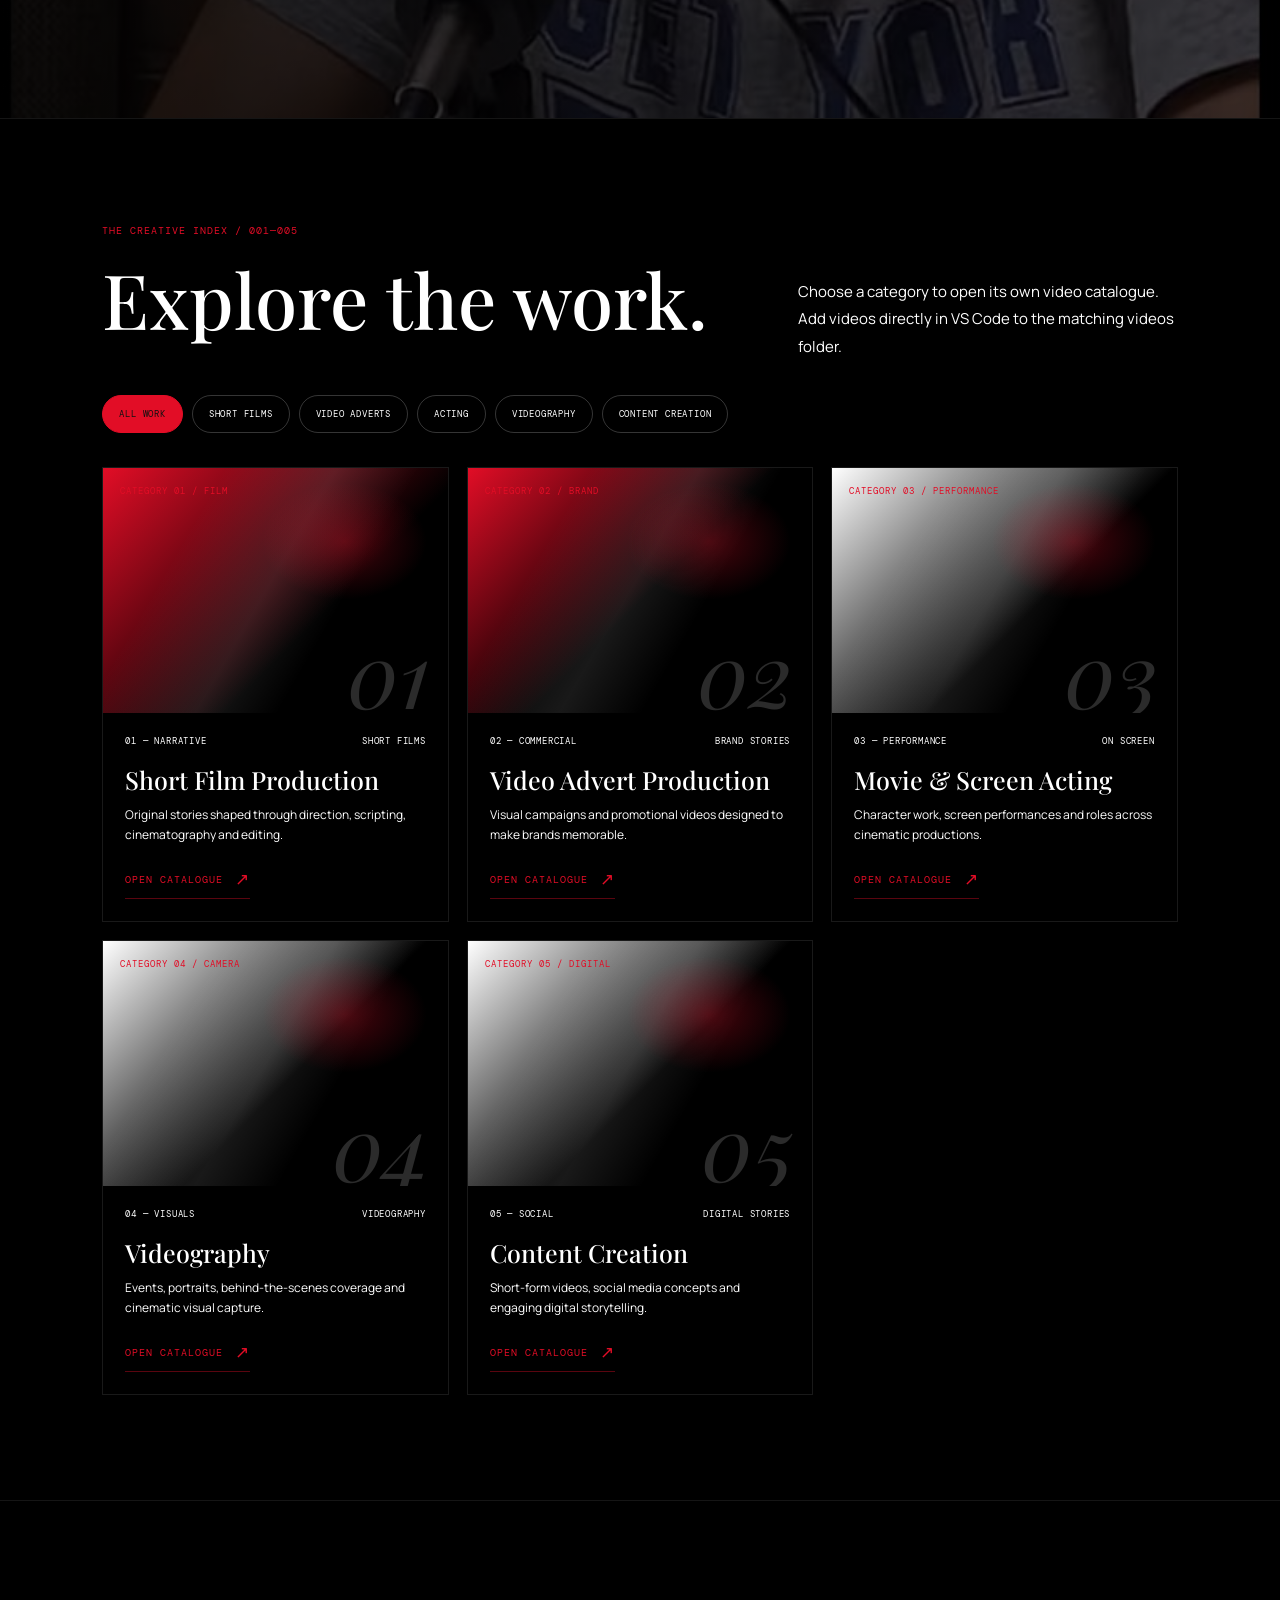
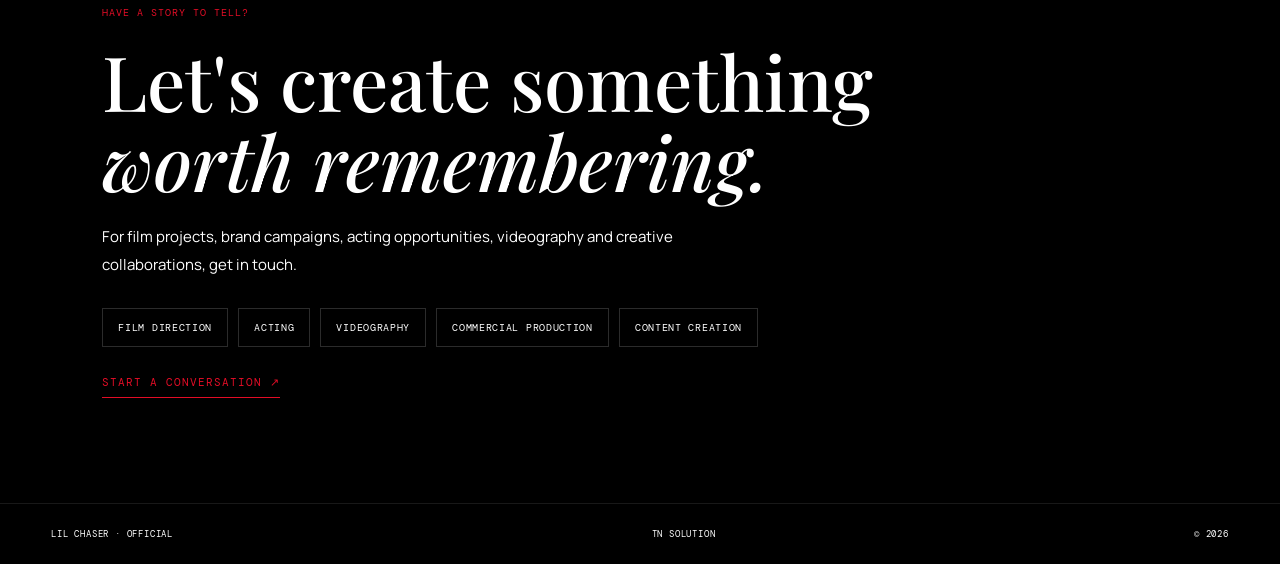
==== commit f6d37309: "Add files via upload" ====
--- a/index.html
+++ b/index.html
@@ -235,7 +235,8 @@
         const image = copy.querySelector('img');
         if (image) { image.alt = ''; image.loading = 'lazy'; }
         heroTrack.append(copy);
-      });
+      });
+      if (heroTrack) heroTrack.classList.add('is-looping');
       const workNavItem = document.querySelector('#workNavItem');
       const workNavButton = workNavItem?.querySelector('.nav-trigger');
       workNavButton?.addEventListener('click', () => {
@@ -262,3 +263,5 @@
 
 
 
+
+
--- a/style.css
+++ b/style.css
@@ -34,7 +34,7 @@
   text-transform: uppercase;
 }
 .shell {
-  min-height: 100svh;
+  min-height: 0;
   position: relative;
   isolation: isolate;
   overflow: hidden;
@@ -918,7 +918,7 @@
 .hero-shot:hover img { transform:scale(1.07); }
 .hero-gallery .visual-label { z-index:2; color:#ffffff; }
 @keyframes hero-film-drift { to { transform:translateX(calc(-50% - 4px)); } }
-@media (max-width:700px) { .hero-gallery { width:100vw; height:clamp(170px,52vw,280px); } .hero-track { gap:5px; } .hero-shot { flex-basis:clamp(150px,48vw,220px); } }
+@media (max-width:700px) { .hero-gallery { width:min(1130px,86vw); height:clamp(180px,30vw,390px); } .hero-track { gap:8px; animation-duration:30s; } .hero-shot { flex-basis:clamp(190px,20vw,270px); } }
 @media (prefers-reduced-motion:reduce) { .hero-track { animation:none; } }
 /* Floating glass navigation */
 .top {
@@ -980,3 +980,116 @@
   .topnav > a { padding:10px 0; }
 }
 @media (prefers-reduced-motion:reduce) { .mega-menu { transition:none; } }
+
+
+
+
+
+/* Restore the navbar's original in-flow placement and plain styling */
+.top {
+  position: relative;
+  top: auto;
+  left: auto;
+  transform: none;
+  width: auto;
+  min-height: 0;
+  height: 82px;
+  padding: 0 4.4vw;
+  border: 0;
+  border-radius: 0;
+  background: transparent;
+  -webkit-backdrop-filter: none;
+  backdrop-filter: none;
+  box-shadow: none;
+  z-index: 5;
+}
+@media (max-width:700px) {
+  .top { top:auto; left:auto; transform:none; width:auto; height:72px; min-height:0; padding:0 22px; border:0; border-radius:0; background:transparent; -webkit-backdrop-filter:none; backdrop-filter:none; box-shadow:none; }
+}
+
+/* Keep the mobile film strip identical to desktop and loop at the clone seam */
+.hero-track { gap: 8px; animation: hero-film-drift 30s linear infinite; }
+.hero-shot { flex-basis: clamp(190px, 20vw, 270px); }
+@keyframes hero-film-drift { to { transform: translateX(calc(-50% - 4px)); } }
+@media (max-width:700px) {
+  .hero-gallery { width: min(1130px, 86vw); height: clamp(180px, 30vw, 390px); }
+  .hero-track { gap: 8px; animation-duration: 30s; animation-iteration-count: infinite; }
+  .hero-shot { flex-basis: clamp(190px, 20vw, 270px); }
+}
+
+
+/* Floating glass navigation with a nav-width mega menu */
+.top {
+  position: fixed;
+  top: 18px;
+  left: 50%;
+  transform: translateX(-50%);
+  width: min(1120px, calc(100% - 40px));
+  height: 76px;
+  padding: 8px;
+  border: 1px solid rgba(255,255,255,.17);
+  border-radius: 22px;
+  background: rgba(12,12,12,.64);
+  -webkit-backdrop-filter: blur(18px) saturate(145%);
+  backdrop-filter: blur(18px) saturate(145%);
+  box-shadow: 0 14px 44px rgba(0,0,0,.28);
+  z-index: 50;
+}
+.topnav { gap: clamp(18px, 3vw, 42px); }
+.nav-item { position: static; }
+.mega-menu {
+  left: 0;
+  right: 0;
+  width: 100%;
+  grid-template-columns: repeat(3, minmax(0, 1fr)) minmax(210px, 1.15fr);
+}
+@media (max-width:700px) {
+  .top {
+    top: 12px;
+    left: 12px;
+    transform: none;
+    width: calc(100% - 24px);
+    height: 60px;
+    padding: 8px;
+    border-radius: 18px;
+  }
+  .topnav {
+    top: calc(100% + 10px);
+    left: 0;
+    right: 0;
+    max-height: calc(100svh - 100px);
+    overflow: auto;
+    padding: 16px;
+    border: 1px solid rgba(255,255,255,.16);
+    border-radius: 18px;
+    background: rgba(12,12,12,.94);
+    -webkit-backdrop-filter: blur(18px);
+    backdrop-filter: blur(18px);
+  }
+  .mega-menu {
+    position: static;
+    width: 100%;
+    display: none;
+    grid-template-columns: 1fr 1fr;
+    gap: 12px;
+    padding: 14px;
+    margin: 4px 0 10px;
+    border-radius: 14px;
+    opacity: 1;
+    visibility: visible;
+    transform: none;
+  }
+  .nav-item.open .mega-menu { display: grid; }
+  .mega-feature { grid-column: 1 / -1; min-height: 150px; }
+}
+
+/* Start the carousel only after its duplicate cards are ready */
+.hero-track:not(.is-looping) { animation: none; }
+.hero-track.is-looping { animation: hero-film-drift 30s linear infinite; }
+@media (max-width:700px) {
+  .hero-track.is-looping { gap: 8px; animation-duration: 30s; animation-iteration-count: infinite; }
+  .hero-shot { flex-basis: clamp(190px, 20vw, 270px); }
+}
+@media (prefers-reduced-motion:reduce) {
+  .hero-track.is-looping { animation: none; }
+}
